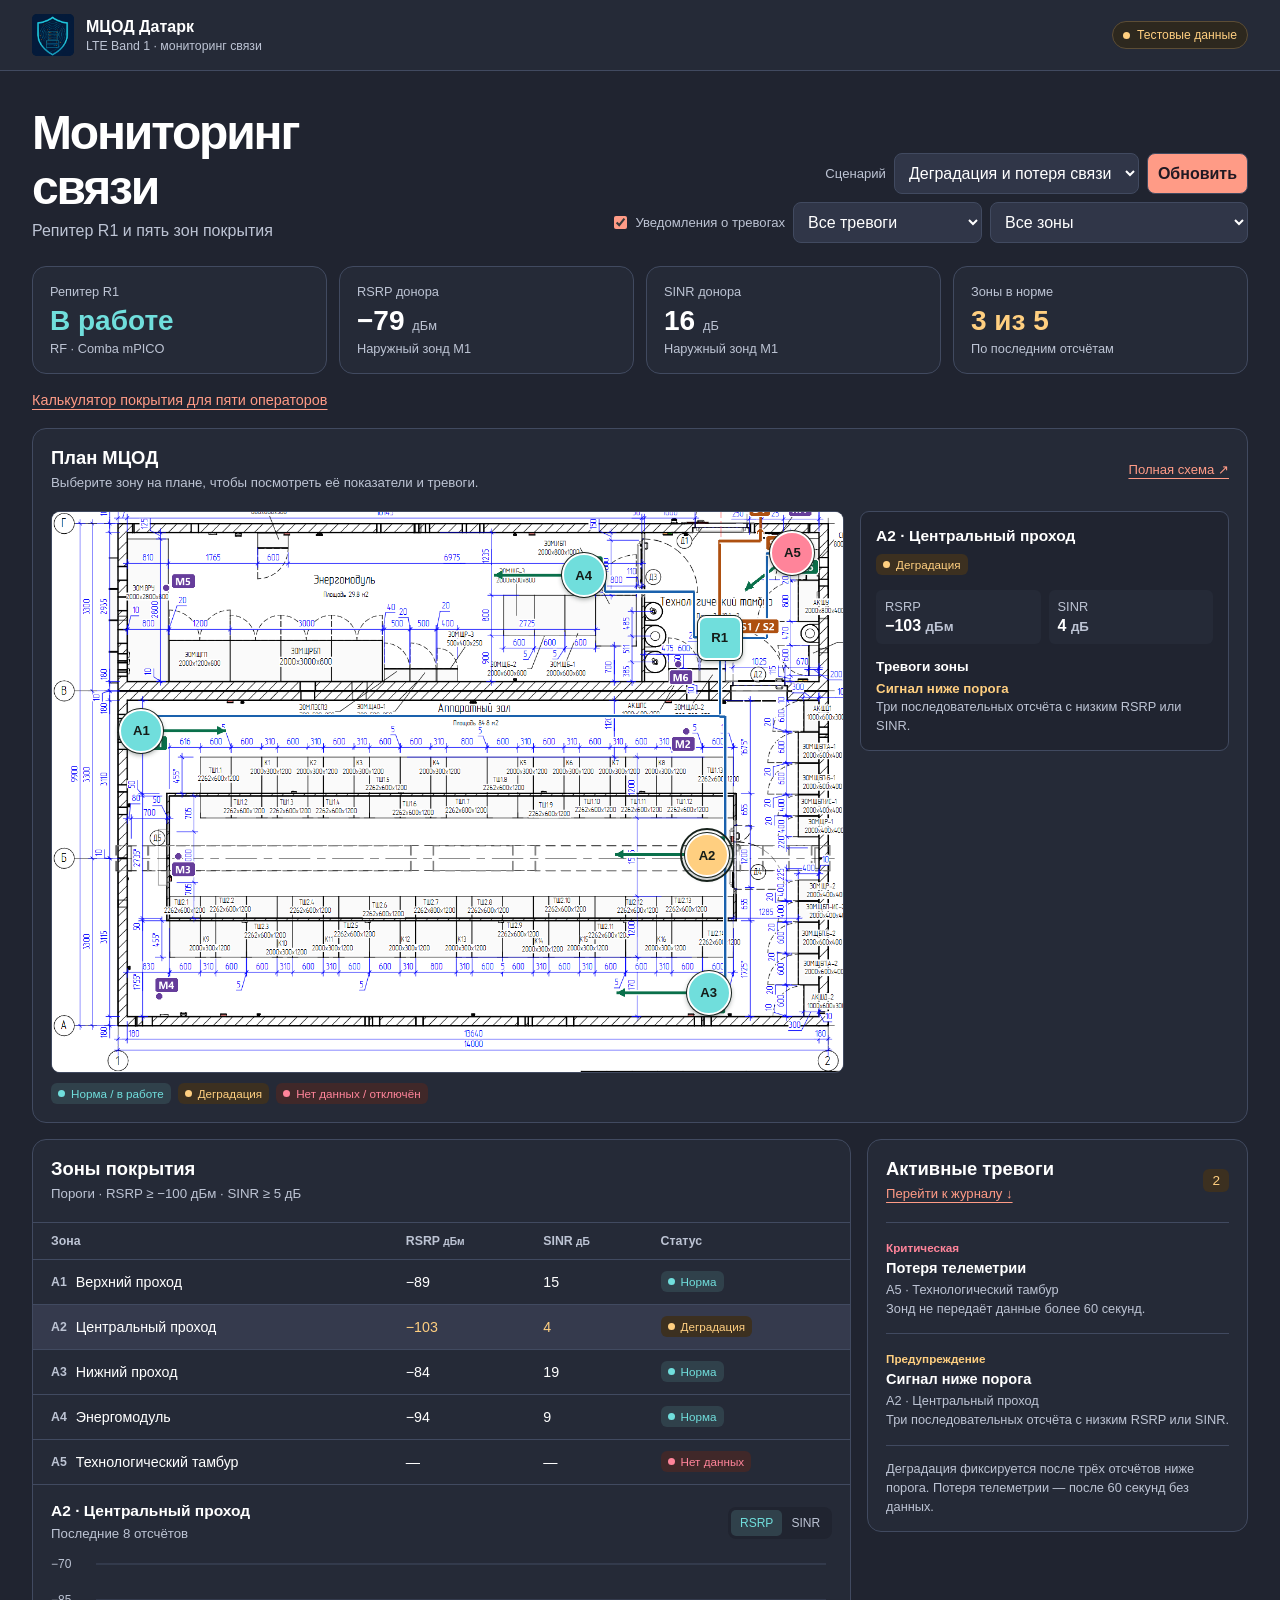
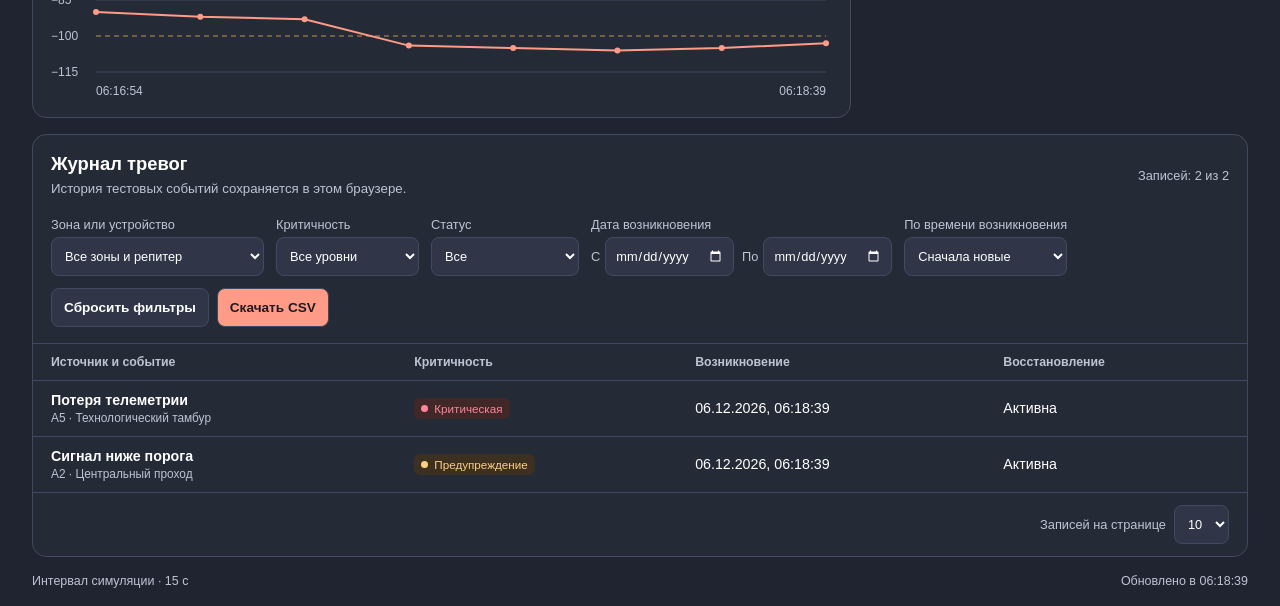
==== monitor/index.html @ 7995430c "Filter monitoring notifications by zone" ====
<!doctype html>
<html lang="ru">
<head>
  <meta charset="utf-8">
  <meta name="viewport" content="width=device-width, initial-scale=1">
  <meta name="theme-color" content="#202430">
  <title>Мониторинг связи · МЦОД Датарк</title>
  <link rel="stylesheet" href="styles.css?v=alarm-severity-1">
  <link rel="stylesheet" href="../assets/toasts.css?v=2">
  <script src="../assets/toasts.js?v=3" defer></script>
  <script src="../assets/site-config.js?v=1" defer></script>
  <script src="telemetry.js?v=4" defer></script>
  <script src="monitor.js?v=alarm-zone-1" defer></script>
</head>
<body>
  <header class="topbar">
    <div class="shell topbar-inner">
      <a class="brand" href="../"><span class="brand-icon"><img src="../assets/datark-logo.png" alt=""></span><div><strong>МЦОД Датарк</strong><span>LTE Band 1 · мониторинг связи</span></div></a>
      <span class="demo"><i></i> Тестовые данные</span>
    </div>
  </header>
  <main class="shell">
    <div class="page-heading">
      <div><h1>Мониторинг связи</h1><p>Репитер R1 и пять зон покрытия</p></div>
      <div class="controls">
        <label for="scenario">Сценарий</label>
        <select id="scenario" disabled>
          <option value="mixed">Деградация и потеря связи</option>
          <option value="normal">Штатная работа</option>
          <option value="offline">Репитер отключён</option>
        </select>
        <button class="refresh" id="refresh" type="button" disabled>Обновить</button>
        <div class="alarm-notification-controls">
          <label class="alarm-notifications">
            <input id="alarm-notifications" type="checkbox" checked>
            Уведомления о тревогах
          </label>
          <select id="alarm-notification-level" aria-label="Критичность уведомлений">
            <option value="all">Все тревоги</option>
            <option value="critical">Только критические</option>
          </select>
          <select id="alarm-notification-zone" aria-label="Зона уведомлений">
            <option value="all">Все зоны</option>
          </select>
        </div>
      </div>
    </div>
    <div class="summary" id="summary" aria-label="Состояние системы"></div>
    <p class="budget-link"><a href="budget.html">Калькулятор покрытия для пяти операторов</a></p>
    <section class="panel floor-panel" aria-labelledby="floor-title">
      <header class="panel-heading">
        <div><h2 id="floor-title">План МЦОД</h2><p>Выберите зону на плане, чтобы посмотреть её показатели и тревоги.</p></div>
        <a href="../docs/mdpc-radio-layout.png" target="_blank" rel="noopener">Полная схема ↗</a>
      </header>
      <div class="floor-grid">
        <div>
          <div class="floor-scroll">
            <div class="floor-map" id="floor-map">
              <img src="../docs/mdpc-radio-layout.png" width="1860" height="1165" alt="План помещений МЦОД и кабельных трасс">
              <span class="map-marker" id="repeater-marker" role="img" style="--x: 84.4%; --y: 22.5%">R1</span>
              <button class="map-marker" type="button" data-zone="A1" style="--x: 11.3%; --y: 39.1%">A1</button>
              <button class="map-marker" type="button" data-zone="A2" style="--x: 82.8%; --y: 61.3%">A2</button>
              <button class="map-marker" type="button" data-zone="A3" style="--x: 83%; --y: 85.9%">A3</button>
              <button class="map-marker" type="button" data-zone="A4" style="--x: 67.2%; --y: 11.4%">A4</button>
              <button class="map-marker" type="button" data-zone="A5" style="--x: 93.6%; --y: 7.4%">A5</button>
            </div>
          </div>
          <div class="map-legend" aria-label="Обозначения статусов">
            <span class="status good"><i aria-hidden="true"></i>Норма / в работе</span>
            <span class="status warning"><i aria-hidden="true"></i>Деградация</span>
            <span class="status critical"><i aria-hidden="true"></i>Нет данных / отключён</span>
          </div>
        </div>
        <section class="zone-details" id="zone-details" aria-labelledby="zone-details-title"></section>
      </div>
    </section>
    <div class="dashboard">
      <section class="panel zones" aria-labelledby="zones-title">
        <header class="panel-heading">
          <div><h2 id="zones-title">Зоны покрытия</h2><p>Пороги · RSRP ≥ −100 дБм · SINR ≥ 5 дБ</p></div>
        </header>
        <div class="table-scroll">
          <table>
            <thead><tr><th scope="col">Зона</th><th scope="col">RSRP <small>дБм</small></th><th scope="col">SINR <small>дБ</small></th><th scope="col">Статус</th></tr></thead>
            <tbody id="zones"></tbody>
          </table>
        </div>
        <section class="trend" aria-labelledby="trend-title">
          <div class="trend-heading">
            <div><h3 id="trend-title"></h3><p>Последние 8 отсчётов</p></div>
            <div class="toggle" role="group" aria-label="Метрика графика">
              <button type="button" data-metric="rsrp" aria-pressed="true">RSRP</button>
              <button type="button" data-metric="sinr" aria-pressed="false">SINR</button>
            </div>
          </div>
          <div class="chart" id="chart"></div>
        </section>
      </section>
      <section class="panel alarms" aria-labelledby="alarms-title">
        <header class="panel-heading"><div><h2 id="alarms-title">Активные тревоги</h2><p><a href="#alarm-history">Перейти к журналу ↓</a></p></div><span class="alarm-count" id="alarm-count"></span></header>
        <ul id="alarms"></ul>
        <p class="alarm-rule">Деградация фиксируется после трёх отсчётов ниже порога. Потеря телеметрии — после 60 секунд без данных.</p>
      </section>
    </div>
    <section class="panel alarm-history" id="alarm-history" aria-labelledby="alarm-history-title">
      <header class="panel-heading">
        <div><h2 id="alarm-history-title">Журнал тревог</h2><p id="history-storage">История тестовых событий сохраняется в этом браузере.</p></div>
        <span class="history-count" id="history-count" aria-live="polite"></span>
      </header>
      <form class="history-filters" id="history-filters" aria-label="Фильтры журнала">
        <label for="history-zone">Зона или устройство
          <select id="history-zone"><option value="">Все зоны и репитер</option></select>
        </label>
        <label for="history-level">Критичность
          <select id="history-level">
            <option value="">Все уровни</option>
            <option value="critical">Критическая</option>
            <option value="warning">Предупреждение</option>
          </select>
        </label>
        <label for="history-status">Статус
          <select id="history-status">
            <option value="">Все</option>
            <option value="active">Активные</option>
            <option value="recovered">Восстановленные</option>
          </select>
        </label>
        <fieldset class="history-period" aria-describedby="history-period-hint">
          <legend>Дата возникновения</legend>
          <div class="history-date-fields">
            <label for="history-from">С
              <input id="history-from" type="date">
            </label>
            <label for="history-to">По
              <input id="history-to" type="date">
            </label>
          </div>
          <p class="sr-only" id="history-period-hint">Обе даты включены. Используется местное время браузера.</p>
        </fieldset>
        <label for="history-sort">По времени возникновения
          <select id="history-sort">
            <option value="newest">Сначала новые</option>
            <option value="oldest">Сначала старые</option>
          </select>
        </label>
        <div class="history-actions">
          <button class="history-reset" id="history-reset" type="button">Сбросить фильтры</button>
          <button class="history-export" id="history-export" type="button" disabled>Скачать CSV</button>
        </div>
      </form>
      <div class="table-scroll history-scroll" role="region" aria-label="Записи журнала тревог" tabindex="0">
        <table>
          <thead><tr><th scope="col">Источник и событие</th><th scope="col">Критичность</th><th scope="col">Возникновение</th><th scope="col">Восстановление</th></tr></thead>
          <tbody id="history-rows"></tbody>
        </table>
      </div>
      <div class="history-page-controls">
        <label for="history-page-size">Записей на странице
          <select id="history-page-size">
            <option value="10">10</option>
            <option value="25">25</option>
            <option value="50">50</option>
          </select>
        </label>
        <nav class="history-pagination" id="history-pagination" aria-label="Страницы журнала тревог" hidden>
          <button id="history-prev" type="button" aria-label="Предыдущая страница" disabled>Назад</button>
          <span id="history-page" role="status"></span>
          <button id="history-next" type="button" aria-label="Следующая страница" disabled>Вперёд</button>
        </nav>
      </div>
    </section>
    <footer><span>Интервал симуляции · 15 с</span><time id="updated"></time></footer>
    <p class="sr-only" id="announcement" role="status"></p>
  </main>
</body>
</html>
---- monitor/styles.css ----
:root {
  color-scheme: dark;
  font-family: Inter, "Segoe UI", sans-serif;
  background: #202430;
  color: #ffffff;
  --panel: #252a37;
  --line: #414a60;
  --muted: #bdc4d4;
  --accent: #ff9b86;
  --green: #70dedc;
  --amber: #ffcf80;
  --red: #ff849a;
}
* { box-sizing: border-box; }
body { margin: 0; }
button, select { font: inherit; }
button, select, a { -webkit-tap-highlight-color: transparent; }
button, select { cursor: pointer; }
a { color: var(--accent); text-underline-offset: 4px; }
a:hover { color: #ffd0c5; }
:focus-visible { outline: 2px solid var(--accent); outline-offset: 3px; }
.shell { width: min(100% - 64px, 1360px); margin-inline: auto; }
.topbar { border-bottom: 1px solid var(--line); background: #252a37; }
.topbar-inner, .page-heading, .panel-heading, .trend-heading, footer {
  display: flex;
  align-items: center;
  justify-content: space-between;
  gap: 16px;
}
.topbar-inner { min-height: 70px; }
.brand { display: flex; align-items: center; gap: 12px; }
.brand-icon {
  display: block; position: relative; overflow: hidden; flex: none;
  width: 42px; height: 42px; border-radius: 5px; background: #071a35;
}
.brand-icon img { position: absolute; width: 142%; max-width: none; left: -21%; top: -1%; }
.brand { color: inherit; text-decoration: none; }
.brand:hover { color: inherit; }
.brand strong, .brand div > span { display: block; }
.brand div > span, p, footer, small { color: var(--muted); }
.brand div > span { margin-top: 3px; font-size: .77rem; }
.demo {
  display: flex; align-items: center; gap: 7px; white-space: nowrap;
  color: var(--amber); border: 1px solid #5c4d35; border-radius: 999px;
  background: #2d281e; padding: 6px 10px; font-size: .76rem;
}
.demo i, .status i { width: 7px; height: 7px; border-radius: 50%; background: currentColor; }
.page-heading { margin: 34px 0 23px; align-items: end; }
h1, h2, h3, p { margin: 0; }
h1 { font-size: clamp(1.8rem, 4vw, 3rem); font-weight: 650; letter-spacing: -.045em; }
h2 { font-size: 1.15rem; }
h3 { font-size: .97rem; }
p { line-height: 1.5; }
.page-heading p, .panel-heading p, .trend-heading p { margin-top: 4px; }
.panel-heading p, .trend-heading p { font-size: .83rem; }
.controls, .alarm-notification-controls {
  display: flex; flex-wrap: wrap; gap: 8px; align-items: center;
}
.controls { justify-content: flex-end; }
.controls label { color: var(--muted); font-size: .82rem; }
.controls .alarm-notifications {
  display: inline-flex; align-items: center; gap: 8px; min-height: 41px; cursor: pointer;
}
.alarm-notifications input { margin: 0; accent-color: var(--accent); cursor: pointer; }
.controls select, .refresh {
  min-height: 41px; border: 1px solid var(--line); border-radius: 8px; padding: 7px 10px;
}
.controls select { background: #303648; color: inherit; }
.controls select:disabled { opacity: .6; cursor: default; }
.refresh { color: #211923; background: var(--accent); font-weight: 700; }
.refresh:hover { background: #ffc1af; }
.summary { display: grid; grid-template-columns: repeat(4, minmax(0, 1fr)); gap: 12px; margin-bottom: 16px; }
.budget-link { margin-bottom: 16px; font-size: .9rem; }
.tile, .panel { border: 1px solid var(--line); background: var(--panel); border-radius: 14px; }
.tile { min-width: 0; padding: 17px; }
.tile > span, .tile > small { display: block; font-size: .8rem; color: var(--muted); }
.tile strong { display: block; margin: 6px 0 4px; font-size: clamp(1.2rem, 2.2vw, 1.75rem); font-weight: 650; }
.tile strong small { font-size: .8rem; font-weight: 500; }
.dashboard { display: grid; grid-template-columns: minmax(0, 2.15fr) minmax(270px, 1fr); gap: 16px; align-items: start; }
.panel { min-width: 0; }
.panel-heading { padding: 18px; min-height: 76px; }
.panel-heading a { flex: none; font-size: .82rem; }
.floor-panel { margin-bottom: 16px; }
.floor-grid {
  display: grid; grid-template-columns: minmax(0, 2.15fr) minmax(270px, 1fr);
  gap: 16px; padding: 0 18px 18px; align-items: start;
}
.floor-grid > div { min-width: 0; }
.floor-scroll { overflow: auto; border: 1px solid var(--line); border-radius: 9px; }
.floor-map {
  position: relative; aspect-ratio: 1368 / 969; overflow: hidden;
  background: #fff;
}
.floor-map img {
  /* Display the drawing region (24, 130)–(1392, 1099) of the full layout. */
  position: absolute; width: 135.965%; height: auto; left: -1.754%; top: -13.416%;
  pointer-events: none;
}
.map-marker {
  position: absolute; left: var(--x); top: var(--y); transform: translate(-50%, -50%);
  display: grid; place-items: center; min-width: 44px; min-height: 44px;
  padding: 4px; border: 2px solid #fff; border-radius: 50%;
  background: #dce6e0; color: #151c18; font-size: .82rem; font-weight: 750;
  box-shadow: 0 0 0 1px #15201b, 0 2px 5px #15201b70;
}
.map-marker[data-status="good"] { background: var(--green); }
.map-marker[data-status="warning"] { background: var(--amber); }
.map-marker[data-status="critical"] { background: var(--red); }
.map-marker[aria-pressed="true"], .map-marker:focus-visible {
  outline: 2px solid #17221c; outline-offset: 3px; z-index: 1;
}
button.map-marker:hover { filter: brightness(1.12); }
#repeater-marker { border-radius: 8px; }
.map-legend { display: flex; flex-wrap: wrap; gap: 7px; margin-top: 10px; }
.zone-details { padding: 15px; background: #202430; border: 1px solid var(--line); border-radius: 9px; }
.zone-details > .status { margin-top: 9px; }
.zone-details dl { display: grid; grid-template-columns: 1fr 1fr; gap: 8px; margin: 15px 0; }
.zone-details dl div { padding: 9px; background: var(--panel); border-radius: 6px; }
.zone-details dt, .zone-details p { color: var(--muted); font-size: .8rem; }
.zone-details dd { margin: 3px 0 0; font-weight: 650; }
.zone-details h4 { margin: 0 0 5px; font-size: .85rem; }
.zone-details ul { margin: 0; padding: 0; list-style: none; }
.zone-details li strong { font-size: .83rem; }
.table-scroll { overflow: auto; }
table { width: 100%; text-align: left; border-collapse: collapse; font-size: .89rem; }
th, td { padding: 11px 12px; border-top: 1px solid var(--line); }
th:first-child, td:first-child { padding-left: 18px; }
th:last-child, td:last-child { padding-right: 18px; }
th { color: var(--muted); font-size: .77rem; font-weight: 600; white-space: nowrap; }
td { font-variant-numeric: tabular-nums; }
td:nth-child(n+2) { white-space: nowrap; }
tr.selected { background: #353a4d; }
.zone-button {
  display: inline-flex; align-items: center; gap: 9px; text-align: left;
  border: 0; color: inherit; background: transparent; padding: 3px 0; border-radius: 3px;
}
.zone-button:hover { color: var(--green); }
.zone-button b { color: var(--muted); font-size: .77rem; }
.status {
  display: inline-flex; align-items: center; gap: 6px;
  padding: 4px 7px; border-radius: 6px; background: #30414b; font-size: .73rem;
}
.good { color: var(--green); }
.warning { color: var(--amber); }
.critical { color: var(--red); }
.status.warning { background: #3c3020; }
.status.critical { background: #402829; }
.trend { padding: 17px 18px 13px; border-top: 1px solid var(--line); }
.toggle { display: flex; background: #202430; padding: 3px; border-radius: 8px; }
.toggle button {
  color: var(--muted); background: transparent; border: 0; border-radius: 5px; padding: 6px 9px; font-size: .75rem;
}
.toggle button[aria-pressed="true"] { color: var(--green); background: #30414b; }
.chart { margin-top: 8px; overflow: auto; }
.chart svg { display: block; width: 100%; min-width: 290px; height: 152px; }
.chart text { fill: var(--muted); font-family: inherit; font-size: 12px; }
.chart-empty { display: grid; min-height: 152px; place-items: center; text-align: center; }
.alarm-count { color: var(--amber); background: #3c3020; padding: 4px 9px; border-radius: 6px; font-size: .85rem; }
.alarms ul { list-style: none; margin: 0; padding: 0 18px; }
.alarms li { padding: 15px 0; border-top: 1px solid var(--line); }
.alarms li strong { display: block; margin: 4px 0; font-size: .91rem; }
.alarms li p, .alarm-rule { font-size: .8rem; }
.alarms li .severity { font-size: .73rem; font-weight: 650; }
.alarm-rule { border-top: 1px solid var(--line); margin: 0 18px; padding: 13px 0 15px; }
.alarm-history { margin-top: 16px; }
.history-count { color: var(--muted); font-size: .8rem; white-space: nowrap; }
.history-filters { display: flex; flex-wrap: wrap; align-items: end; gap: 12px; padding: 0 18px 16px; }
.history-filters label { display: grid; gap: 5px; font-size: .8rem; color: var(--muted); }
.history-filters select, .history-filters input, .history-page-controls select {
  min-height: 39px; max-width: 100%; padding: 6px 9px;
  background: #303648; color: #ffffff; border: 1px solid var(--line); border-radius: 8px; font: inherit;
}
.history-period { min-width: 0; margin: 0; padding: 0; border: 0; }
.history-period legend { padding: 0; margin-bottom: 5px; font-size: .8rem; color: var(--muted); }
.history-date-fields { display: flex; flex-wrap: wrap; gap: 8px; }
.history-date-fields label { display: flex; align-items: center; }
.history-date-fields input[aria-invalid="true"] { border-color: var(--red); }
.history-actions { display: flex; flex-wrap: wrap; gap: 8px; }
.history-actions button, .history-pagination button {
  min-height: 39px; padding: 6px 12px;
  border: 1px solid var(--line); border-radius: 8px; font-weight: 650; font-size: .85rem;
}
.history-reset { background: #303648; color: inherit; }
.history-reset:hover { background: #414b61; }
.history-export { background: var(--accent); color: #211923; }
.history-export:hover:enabled { background: #ffc1af; }
.history-export:disabled { cursor: default; background: #303648; color: var(--muted); border-color: var(--line); }
.history-page-controls {
  display: flex; flex-wrap: wrap; align-items: center; justify-content: flex-end;
  gap: 10px; padding: 12px 18px; border-top: 1px solid var(--line);
}
.history-page-controls label { display: flex; align-items: center; gap: 8px; color: var(--muted); font-size: .8rem; }
.history-pagination { display: flex; flex-wrap: wrap; align-items: center; gap: 10px; }
.history-pagination[hidden] { display: none; }
.history-pagination button { background: #303648; color: inherit; }
.history-pagination button:hover:enabled { background: #414b61; }
.history-pagination button:disabled { opacity: .55; cursor: default; }
.history-pagination span { color: var(--muted); font-size: .8rem; }
.history-scroll { border-radius: 0 0 14px 14px; }
.history-scroll:focus-visible { outline-offset: -2px; }
.alarm-history th, .alarm-history td { white-space: normal; }
.alarm-history td:first-child small { display: block; margin-top: 3px; }
.alarm-history time { font-variant-numeric: tabular-nums; }
.alarm-history .history-empty { text-align: center; color: var(--muted); padding: 22px 12px; }
footer { padding: 17px 0; font-size: .78rem; }
.sr-only { position: absolute; width: 1px; height: 1px; overflow: hidden; clip-path: inset(50%); }
@media (max-width: 980px) {
  .shell { width: calc(100% - 36px); }
  .dashboard, .floor-grid { grid-template-columns: 1fr; }
  .page-heading { align-items: start; flex-direction: column; }
  .controls { justify-content: flex-start; }
}
@media (max-width: 600px) {
  .shell { width: calc(100% - 24px); }
  .topbar-inner { min-height: 60px; gap: 8px; }
  .brand { gap: 7px; }
  .brand-icon { width: 30px; height: 30px; }
  .brand strong { font-size: .88rem; }
  .brand div > span { font-size: .65rem; }
  .demo { font-size: .65rem; padding: 5px 6px; }
  .page-heading { margin-top: 23px; }
  .controls label[for="scenario"] { width: 100%; }
  .controls select { min-width: 0; max-width: 100%; }
  .summary { grid-template-columns: 1fr 1fr; gap: 8px; }
  .tile { padding: 12px; }
  .panel-heading, .trend { padding-inline: 12px; }
  .floor-grid { padding-inline: 12px; }
  .history-filters { padding-inline: 12px; gap: 8px; }
  .alarm-history table { min-width: 510px; }
  .map-marker { min-width: 32px; min-height: 32px; font-size: .7rem; }
  th, td { padding-inline: 6px; }
  th:first-child, td:first-child { padding-left: 12px; }
  th:last-child, td:last-child { padding-right: 12px; }
  .zone-button { gap: 4px; font-size: .76rem; }
  .status { gap: 4px; padding: 3px 4px; font-size: .66rem; }
}
---- assets/toasts.css ----
.toast-region {
  position: fixed;
  z-index: 10;
  inset: auto 16px 16px auto;
  width: min(370px, calc(100% - 32px));
  pointer-events: none;
}
.toast-notice {
  display: flex;
  align-items: center;
  gap: 12px;
  padding: 10px 12px 10px 14px;
  border: 1px solid #4e586e;
  border-inline-start: 4px solid #ff9b86;
  border-radius: 8px;
  background: #252a37;
  color: #fff;
  box-shadow: 0 4px 16px #0006;
  font-size: .9rem;
  pointer-events: auto;
}
.toast-notice[hidden] { display: none; }
.toast-notice[data-tone="error"] { border-inline-start-color: #ff849a; }
.toast-notice[data-tone="alarm"] {
  align-items: start;
  border-inline-start-color: #ffce70;
}
.toast-notice[data-tone="alarm"] span {
  white-space: pre-line;
  max-height: 58vh;
  overflow: auto;
}
.toast-notice button {
  margin-inline-start: auto;
  background: transparent;
  color: inherit;
  border: 1px solid transparent;
  border-radius: 4px;
  min-width: 32px;
  min-height: 32px;
  font-size: 1.2rem;
}
.toast-notice button:hover { border-color: #aeb8ce; }
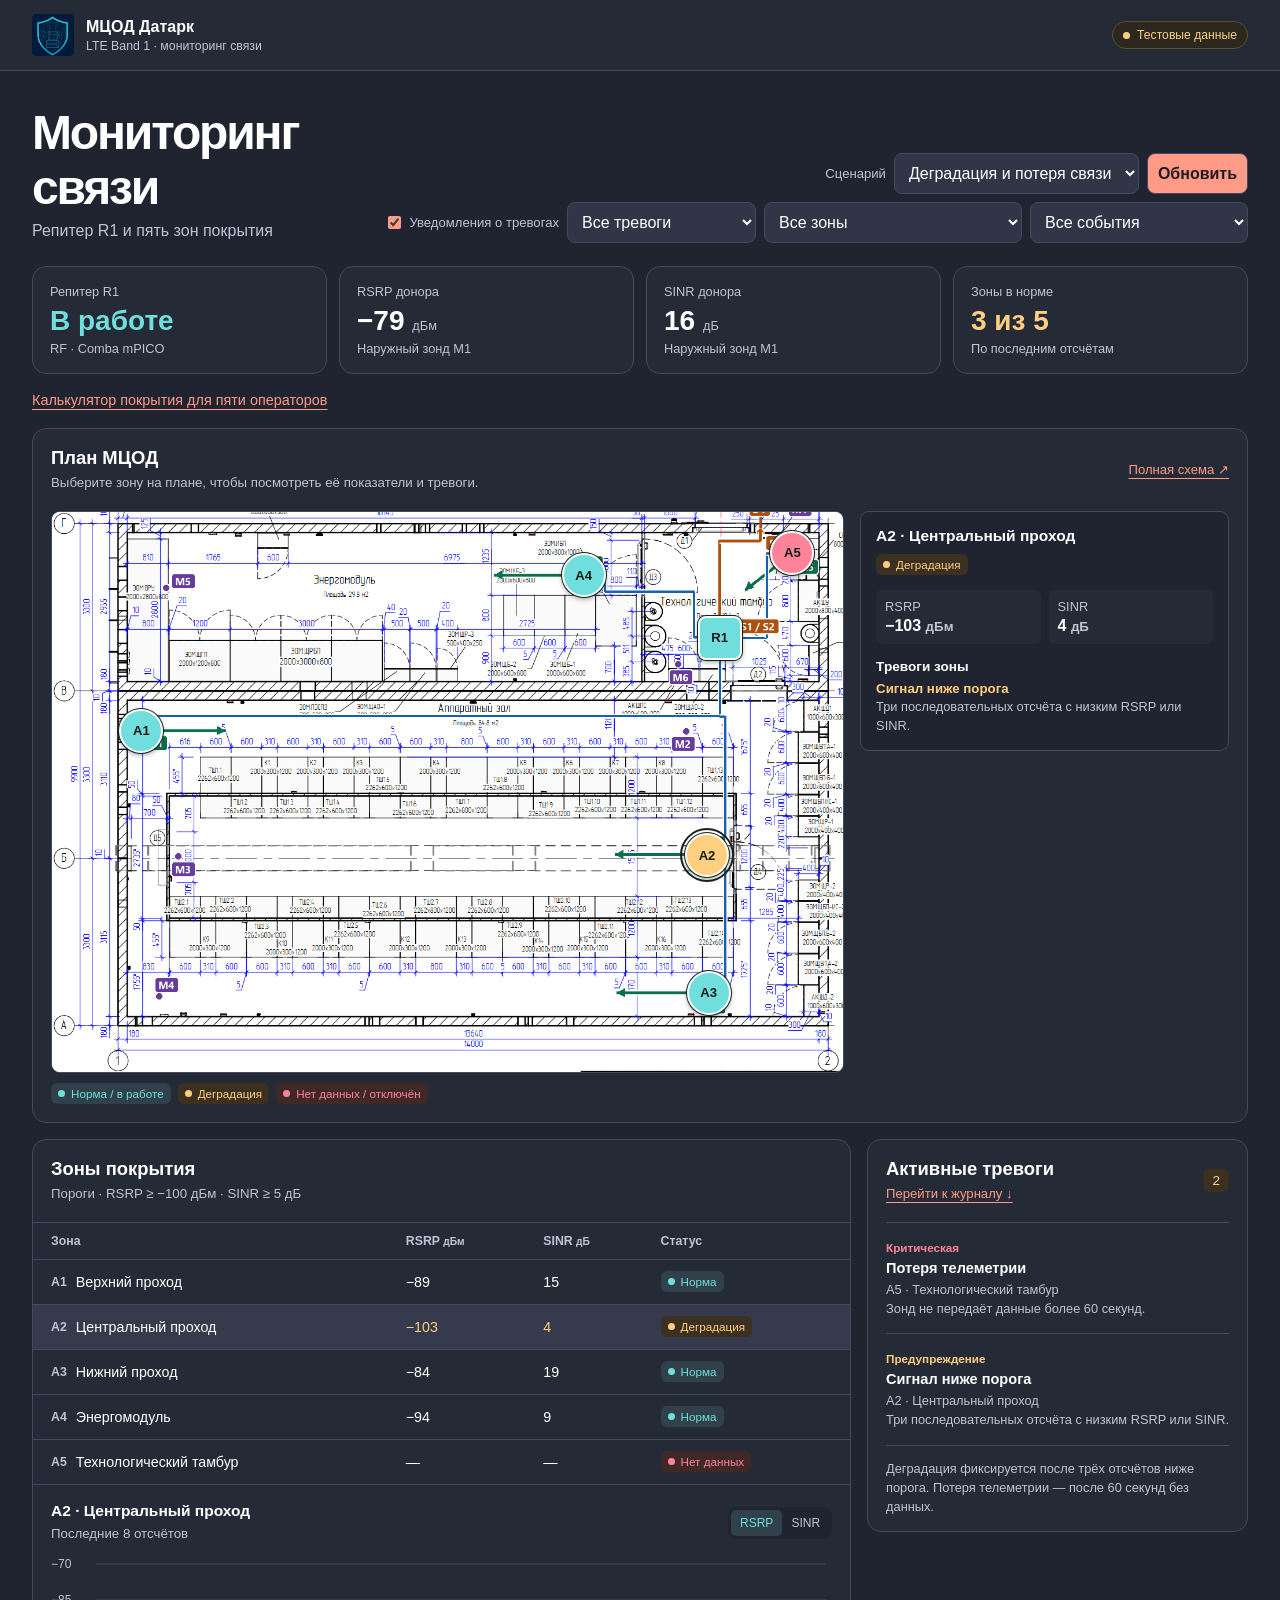
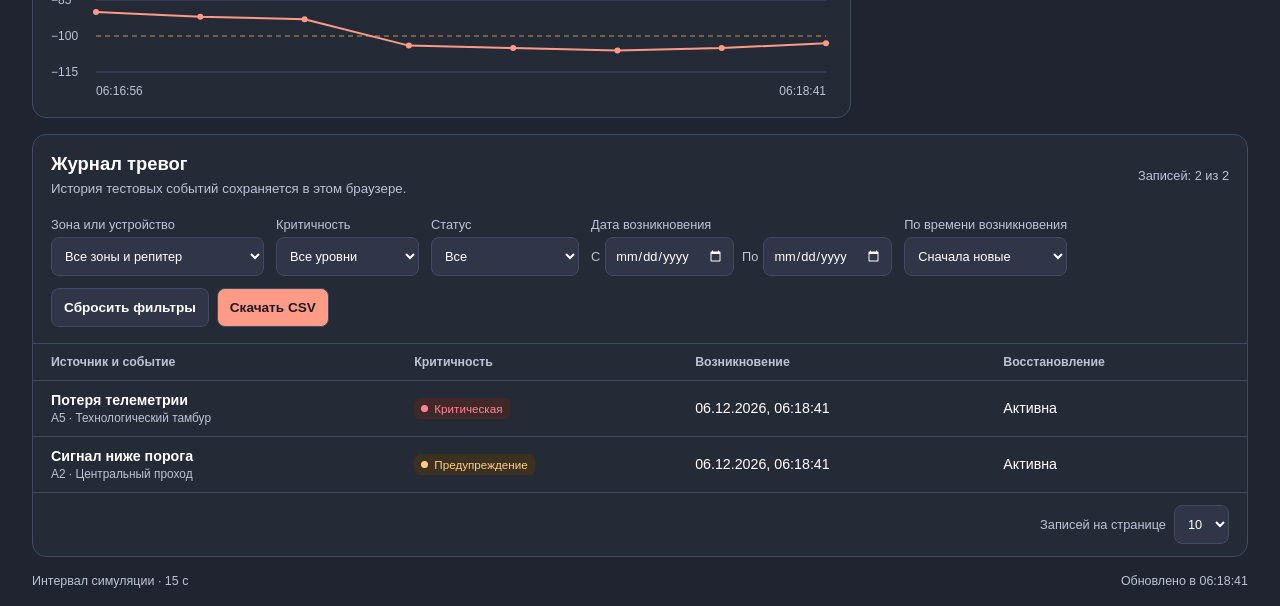
==== commit 8efd125c: "Filter monitoring notifications by event type" ====
--- a/monitor/index.html
+++ b/monitor/index.html
@@ -10,7 +10,7 @@
   <script src="../assets/toasts.js?v=3" defer></script>
   <script src="../assets/site-config.js?v=1" defer></script>
   <script src="telemetry.js?v=4" defer></script>
-  <script src="monitor.js?v=alarm-zone-1" defer></script>
+  <script src="monitor.js?v=alarm-event-1" defer></script>
 </head>
 <body>
   <header class="topbar">
@@ -41,6 +41,11 @@
           </select>
           <select id="alarm-notification-zone" aria-label="Зона уведомлений">
             <option value="all">Все зоны</option>
+          </select>
+          <select id="alarm-notification-event" aria-label="Тип события уведомлений">
+            <option value="all">Все события</option>
+            <option value="new">Только новые тревоги</option>
+            <option value="recovered">Только восстановления</option>
           </select>
         </div>
       </div>
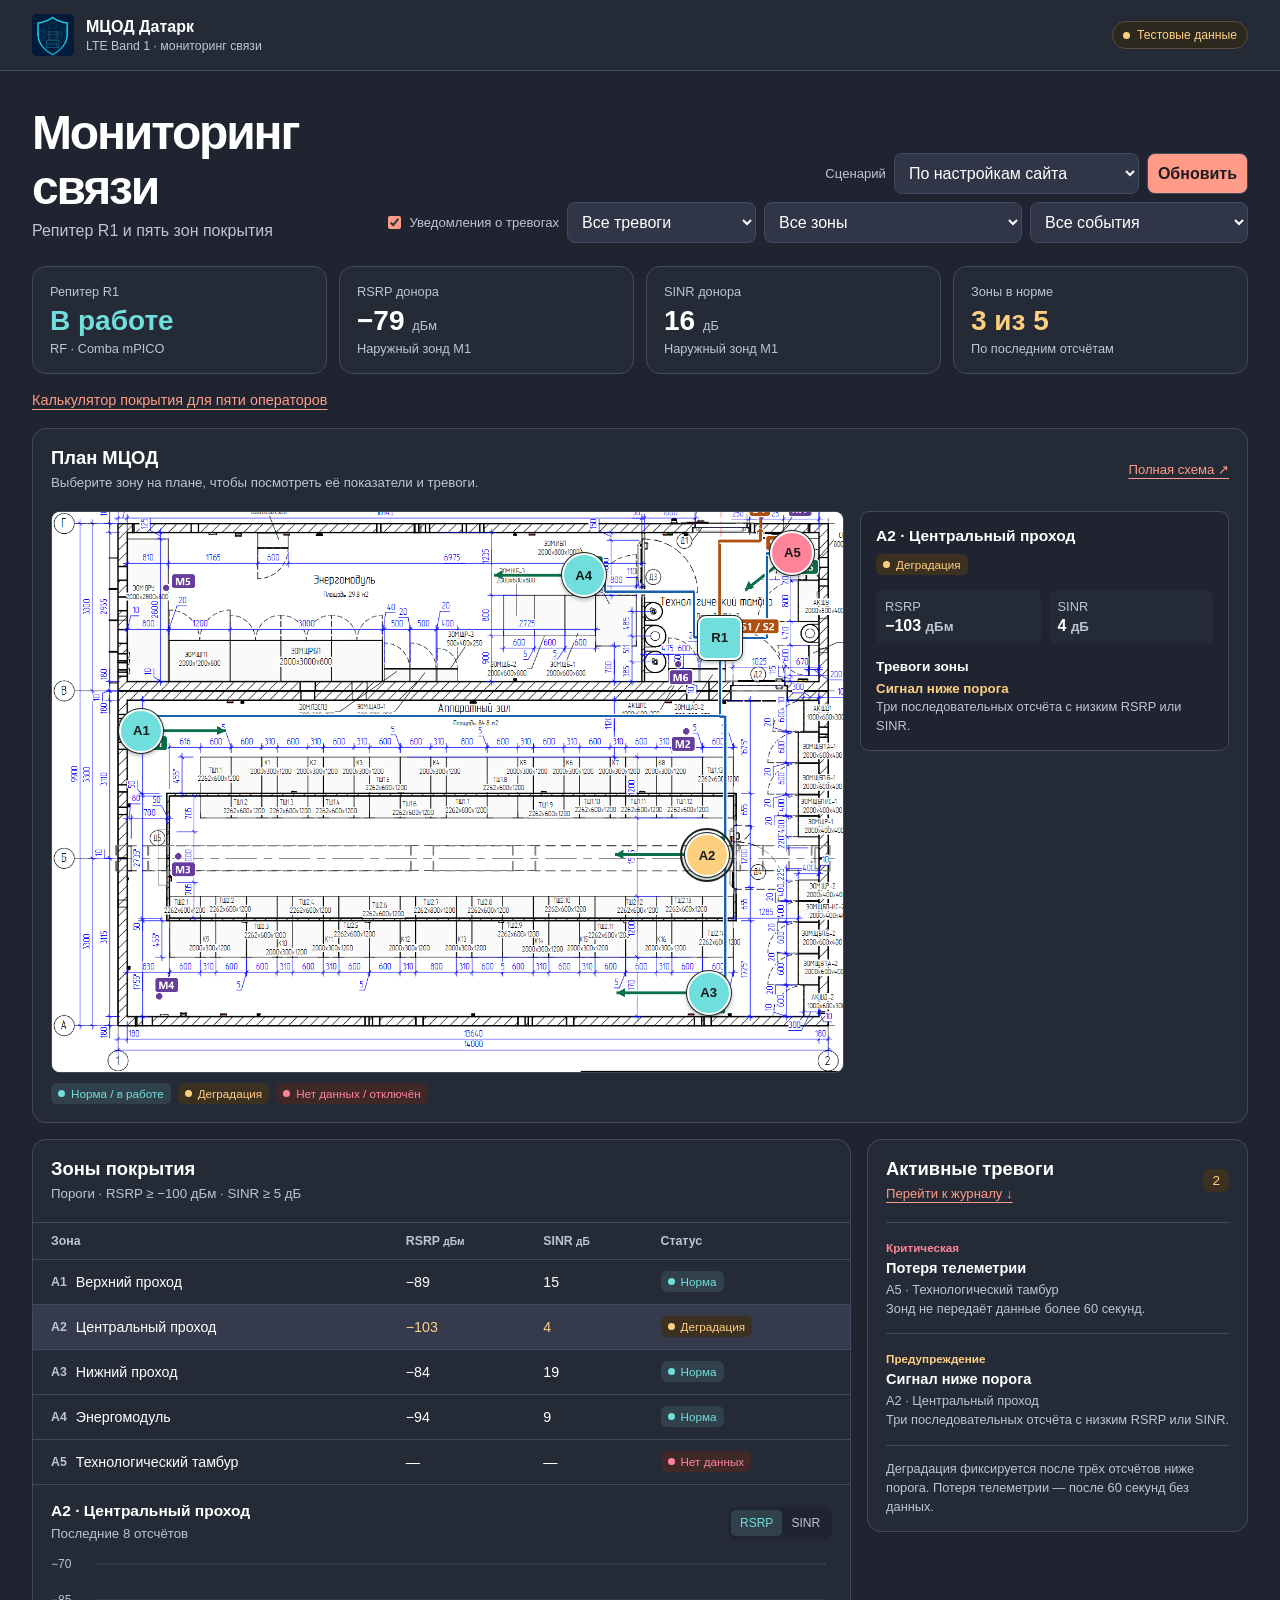
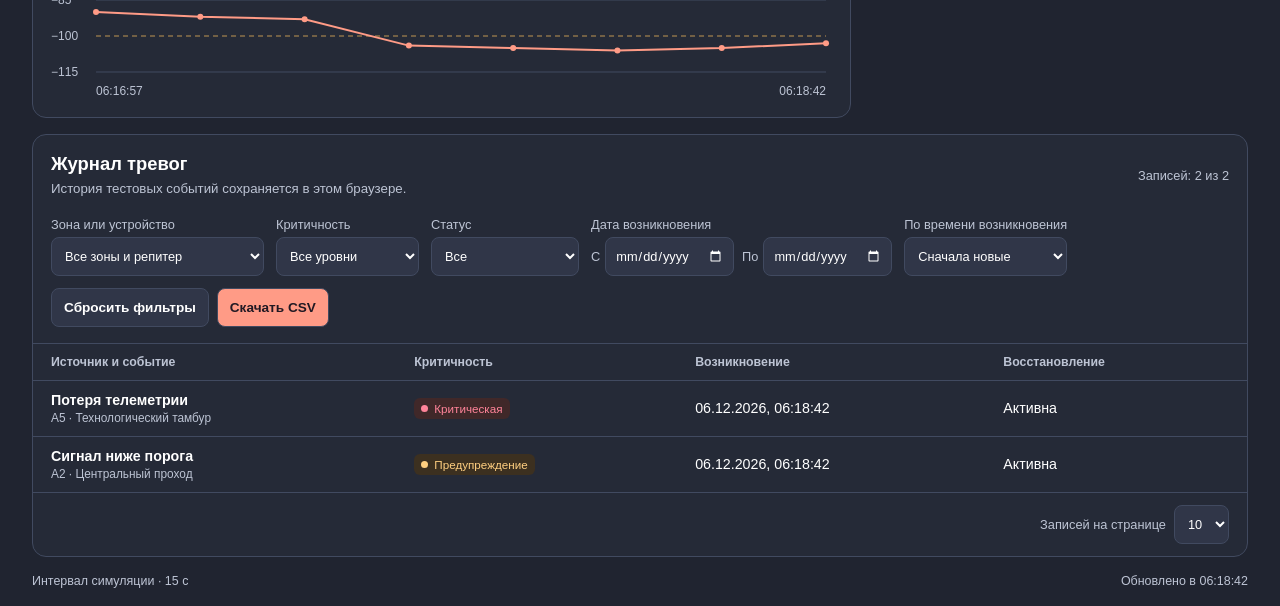
==== commit f2fc135a: "Refresh site settings from the backend on open pages" ====
--- a/monitor/index.html
+++ b/monitor/index.html
@@ -8,9 +8,9 @@
   <link rel="stylesheet" href="styles.css?v=alarm-severity-1">
   <link rel="stylesheet" href="../assets/toasts.css?v=2">
   <script src="../assets/toasts.js?v=3" defer></script>
-  <script src="../assets/site-config.js?v=1" defer></script>
-  <script src="telemetry.js?v=4" defer></script>
-  <script src="monitor.js?v=alarm-event-1" defer></script>
+  <script src="../assets/site-config.js?v=2" defer></script>
+  <script src="telemetry.js?v=5" defer></script>
+  <script src="monitor.js?v=site-settings-1" defer></script>
 </head>
 <body>
   <header class="topbar">
@@ -25,6 +25,7 @@
       <div class="controls">
         <label for="scenario">Сценарий</label>
         <select id="scenario" disabled>
+          <option value="server">По настройкам сайта</option>
           <option value="mixed">Деградация и потеря связи</option>
           <option value="normal">Штатная работа</option>
           <option value="offline">Репитер отключён</option>
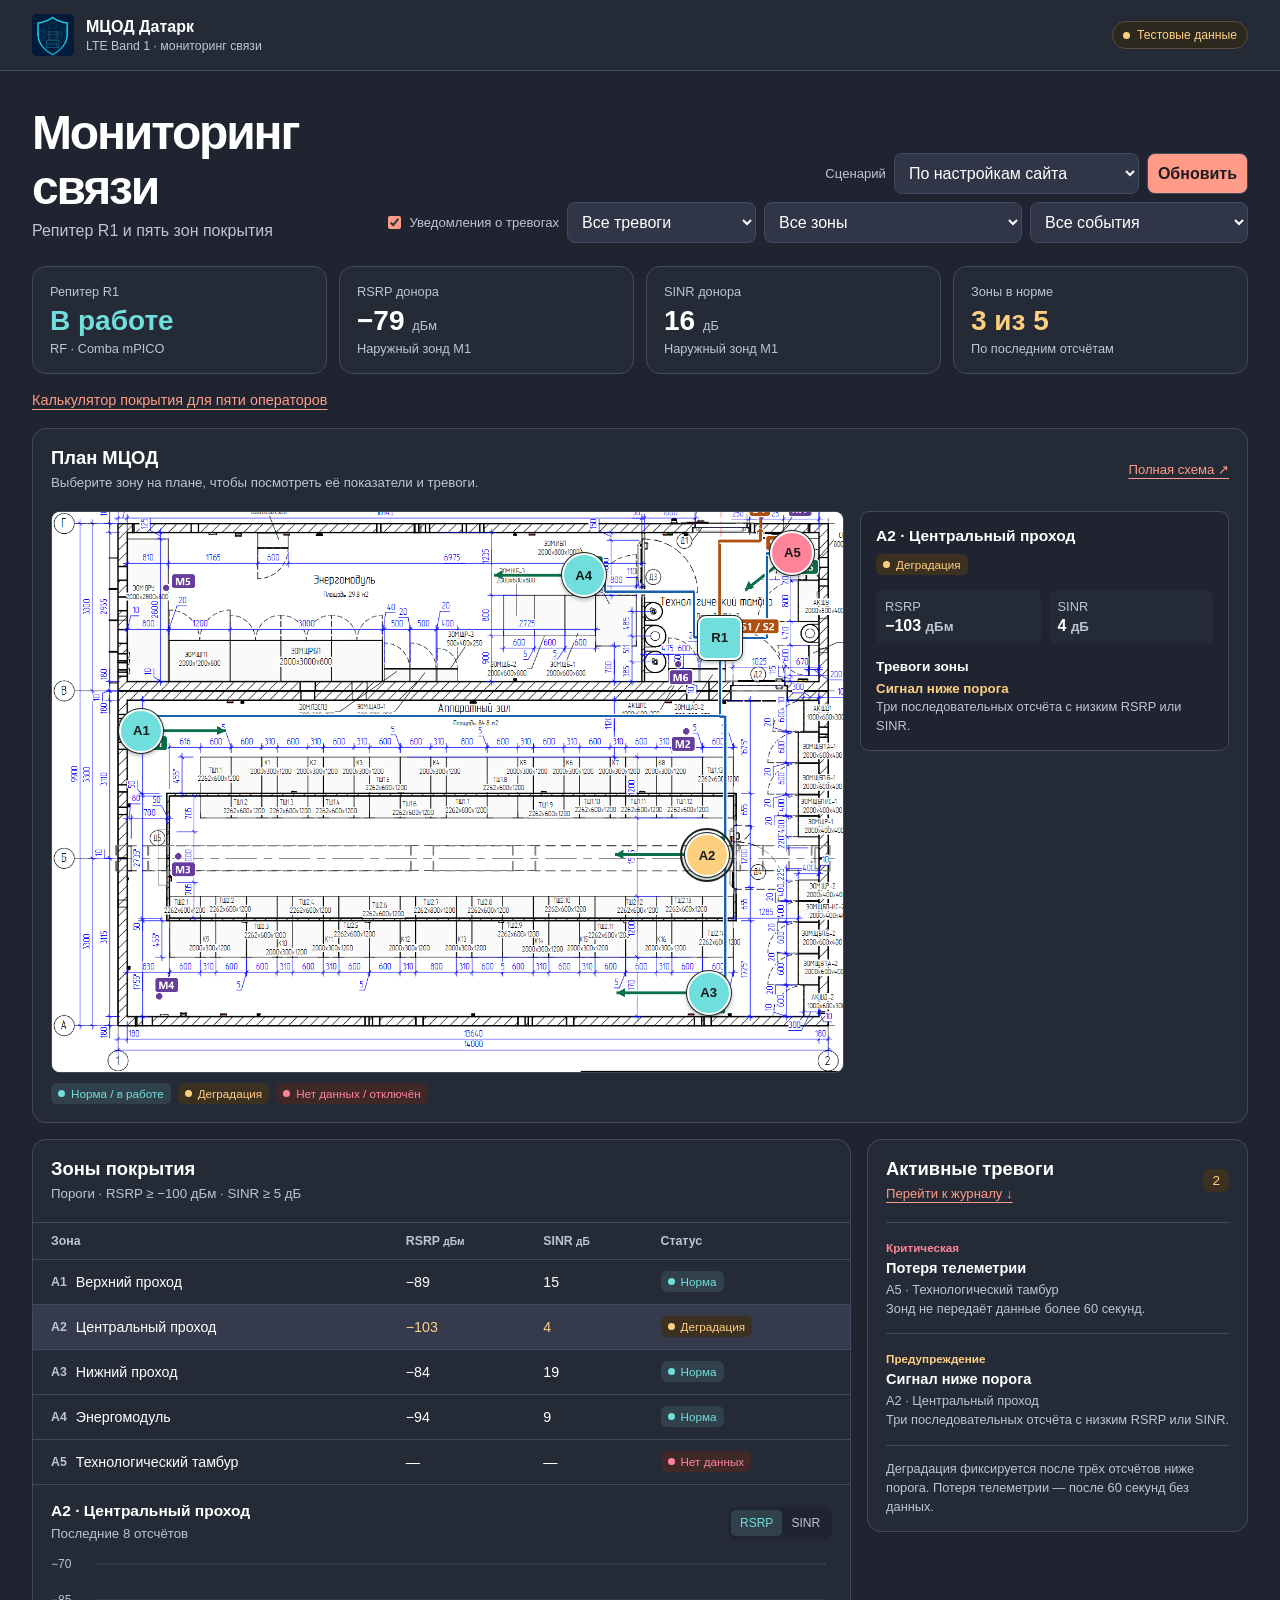
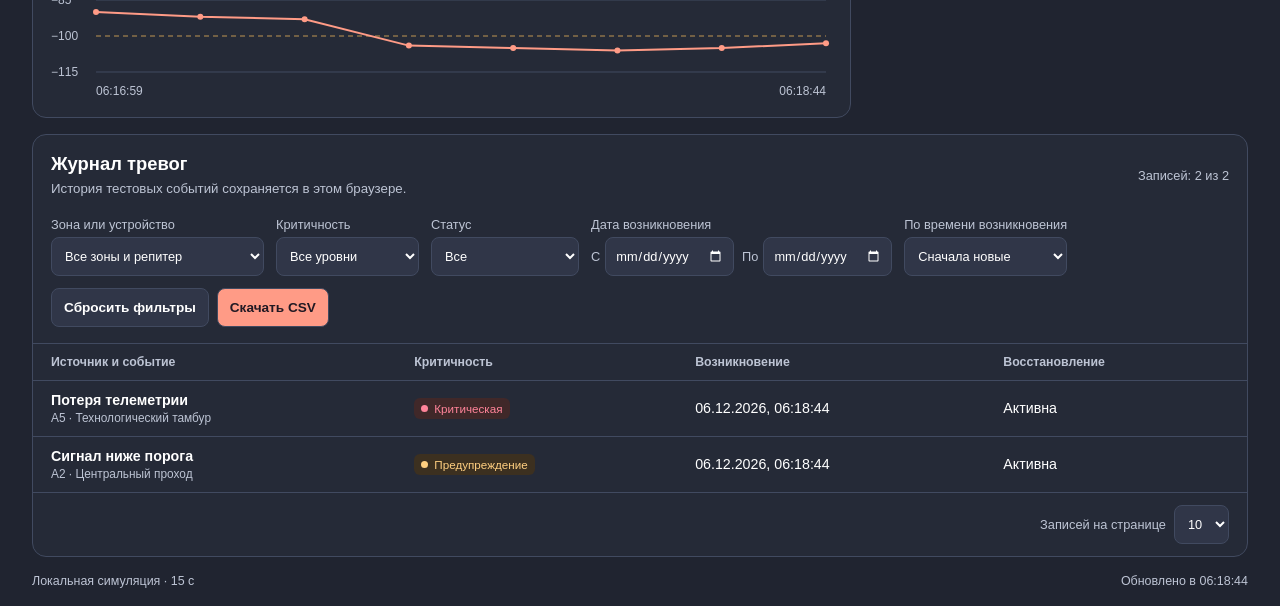
==== commit 5324455b: "Serve test telemetry through the monitoring API" ====
--- a/monitor/index.html
+++ b/monitor/index.html
@@ -9,8 +9,9 @@
   <link rel="stylesheet" href="../assets/toasts.css?v=2">
   <script src="../assets/toasts.js?v=3" defer></script>
   <script src="../assets/site-config.js?v=2" defer></script>
-  <script src="telemetry.js?v=5" defer></script>
-  <script src="monitor.js?v=site-settings-1" defer></script>
+  <!-- SERVER_TELEMETRY -->
+  <script src="telemetry.js?v=6" defer></script>
+  <script src="monitor.js?v=server-telemetry-1" defer></script>
 </head>
 <body>
   <header class="topbar">
@@ -175,7 +176,7 @@
         </nav>
       </div>
     </section>
-    <footer><span>Интервал симуляции · 15 с</span><time id="updated"></time></footer>
+    <footer><span id="telemetry-source">Локальная симуляция · 15 с</span><time id="updated"></time></footer>
     <p class="sr-only" id="announcement" role="status"></p>
   </main>
 </body>
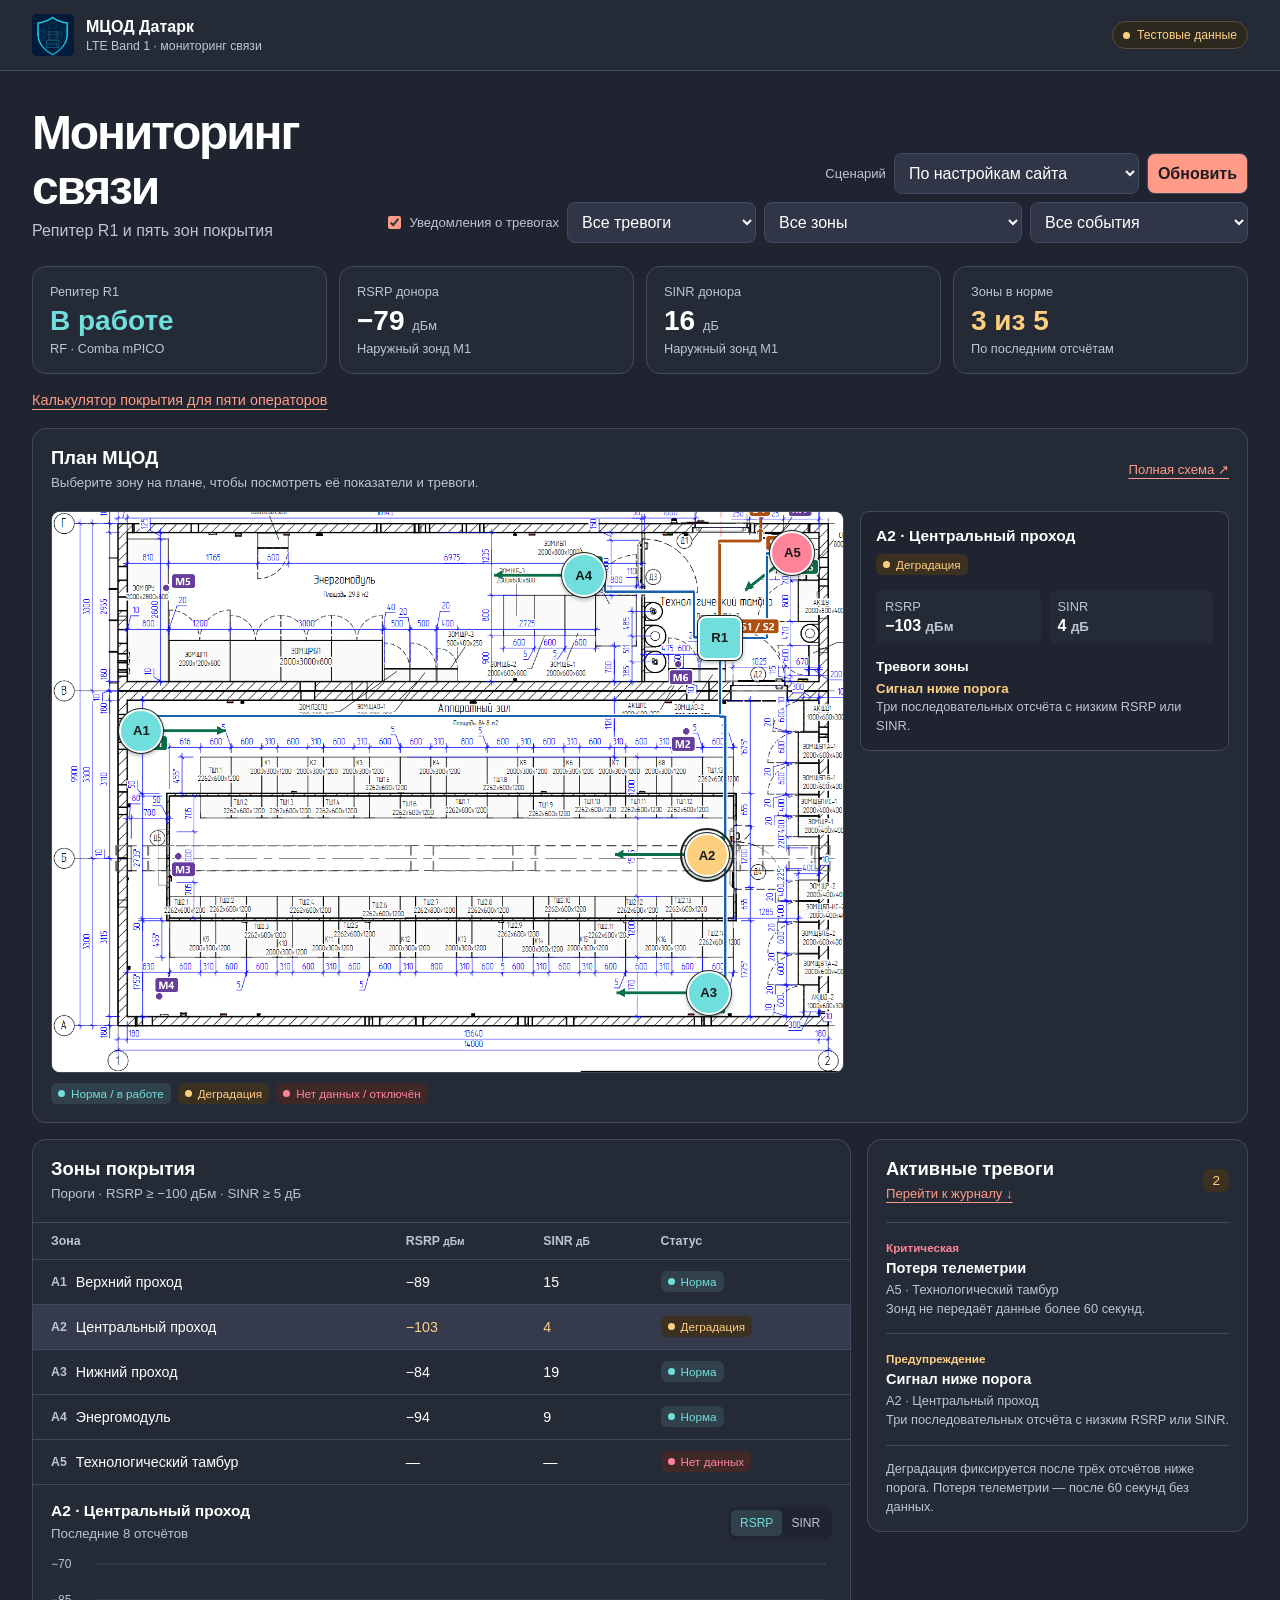
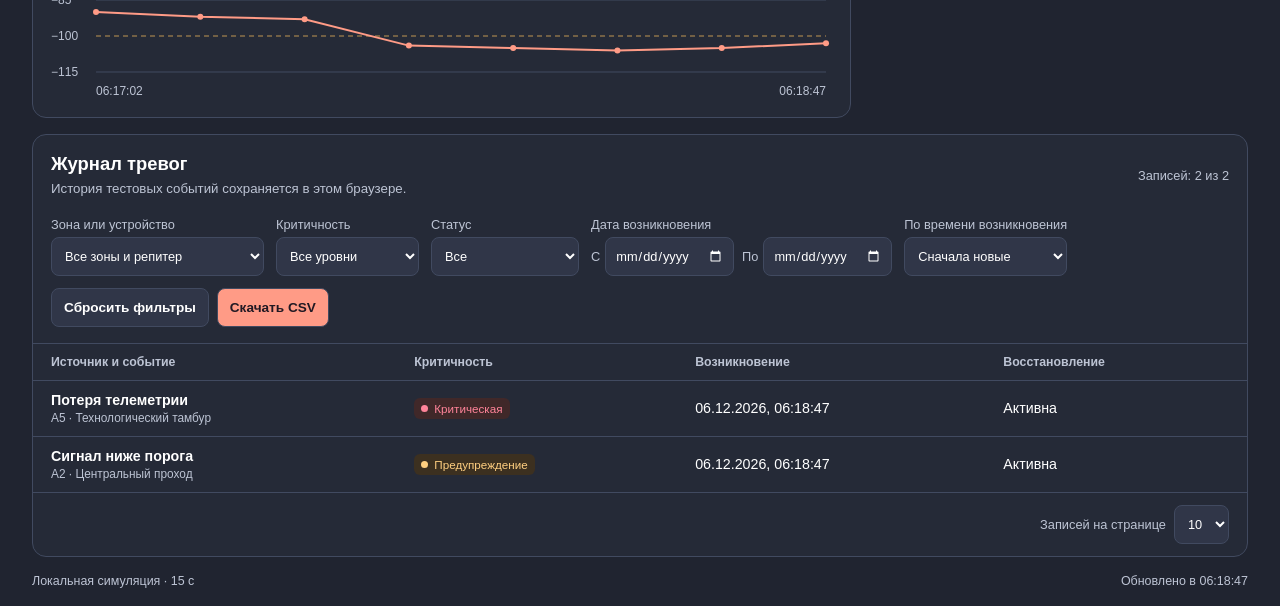
==== commit 2d5a4249: "Allow manual zone telemetry updates through Swagger" ====
--- a/monitor/index.html
+++ b/monitor/index.html
@@ -11,7 +11,7 @@
   <script src="../assets/site-config.js?v=2" defer></script>
   <!-- SERVER_TELEMETRY -->
   <script src="telemetry.js?v=6" defer></script>
-  <script src="monitor.js?v=server-telemetry-1" defer></script>
+  <script src="monitor.js?v=server-telemetry-2" defer></script>
 </head>
 <body>
   <header class="topbar">
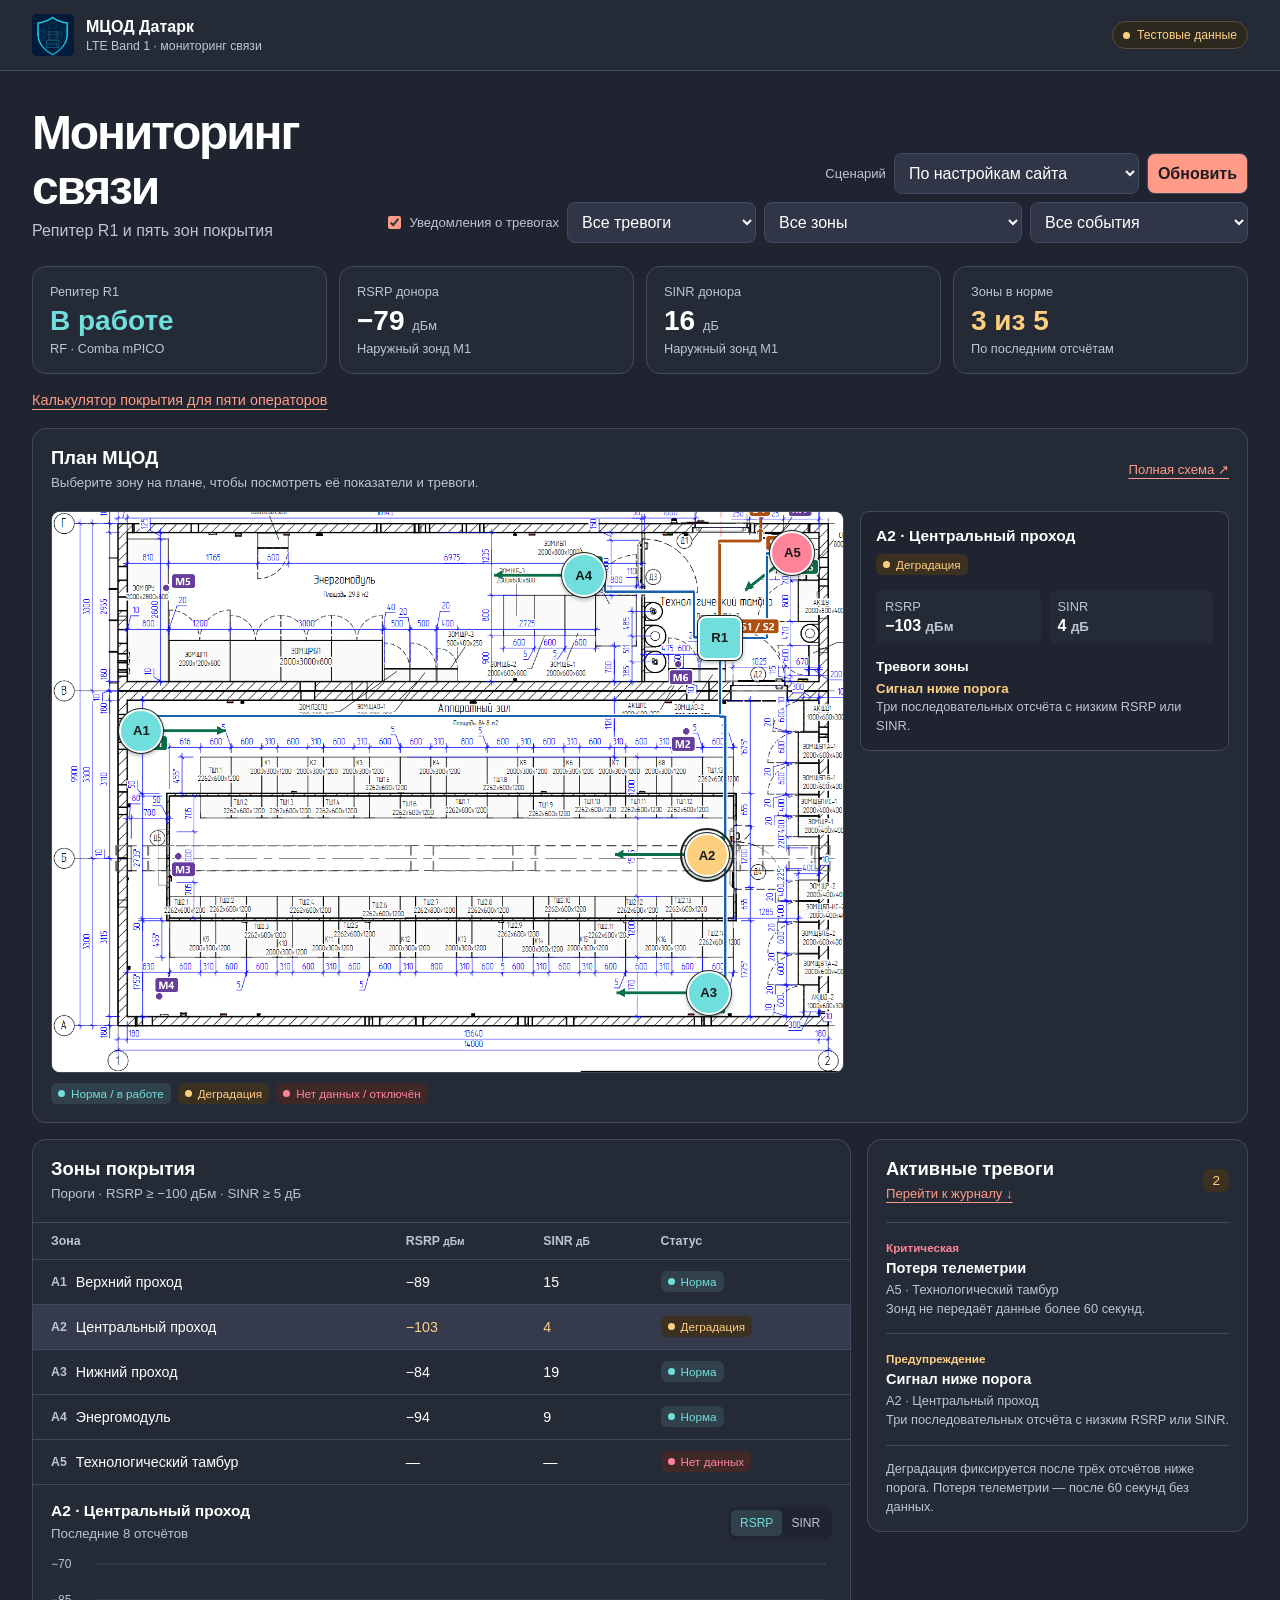
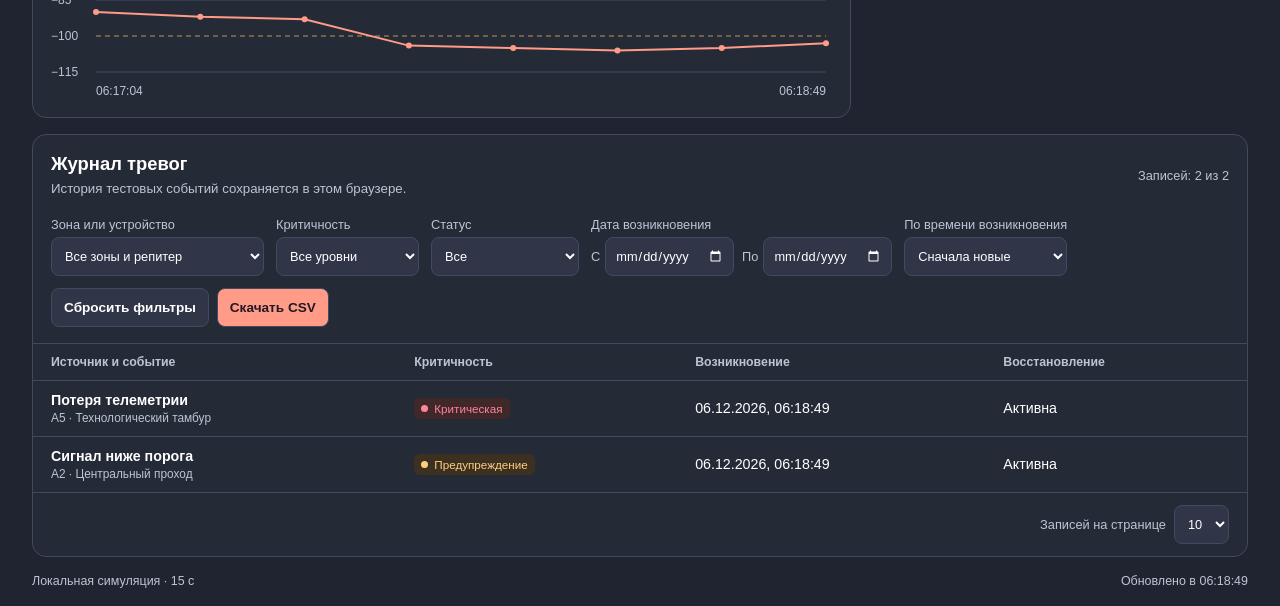
==== commit 328fd62b: "Sync open monitoring tabs after Swagger writes" ====
--- a/monitor/index.html
+++ b/monitor/index.html
@@ -10,8 +10,8 @@
   <script src="../assets/toasts.js?v=3" defer></script>
   <script src="../assets/site-config.js?v=2" defer></script>
   <!-- SERVER_TELEMETRY -->
-  <script src="telemetry.js?v=6" defer></script>
-  <script src="monitor.js?v=server-telemetry-2" defer></script>
+  <script src="telemetry.js?v=7" defer></script>
+  <script src="monitor.js?v=server-telemetry-3" defer></script>
 </head>
 <body>
   <header class="topbar">
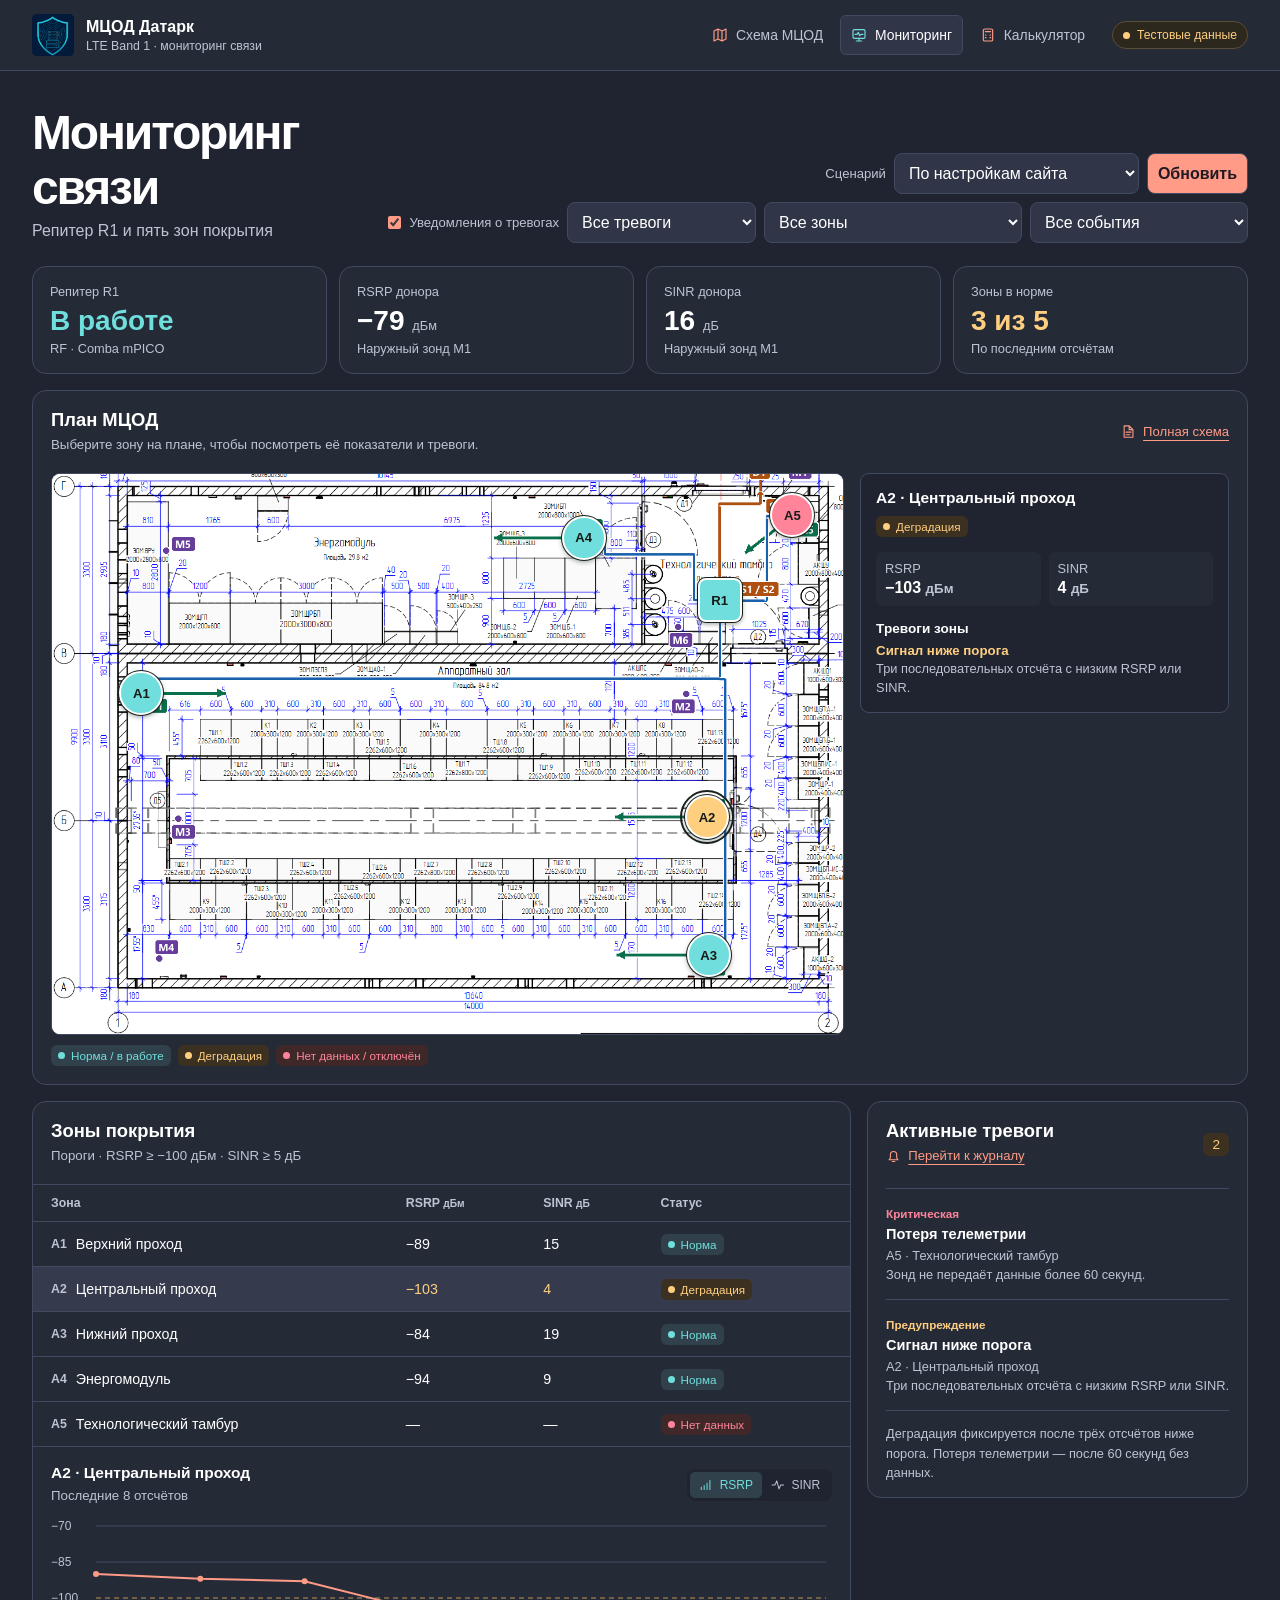
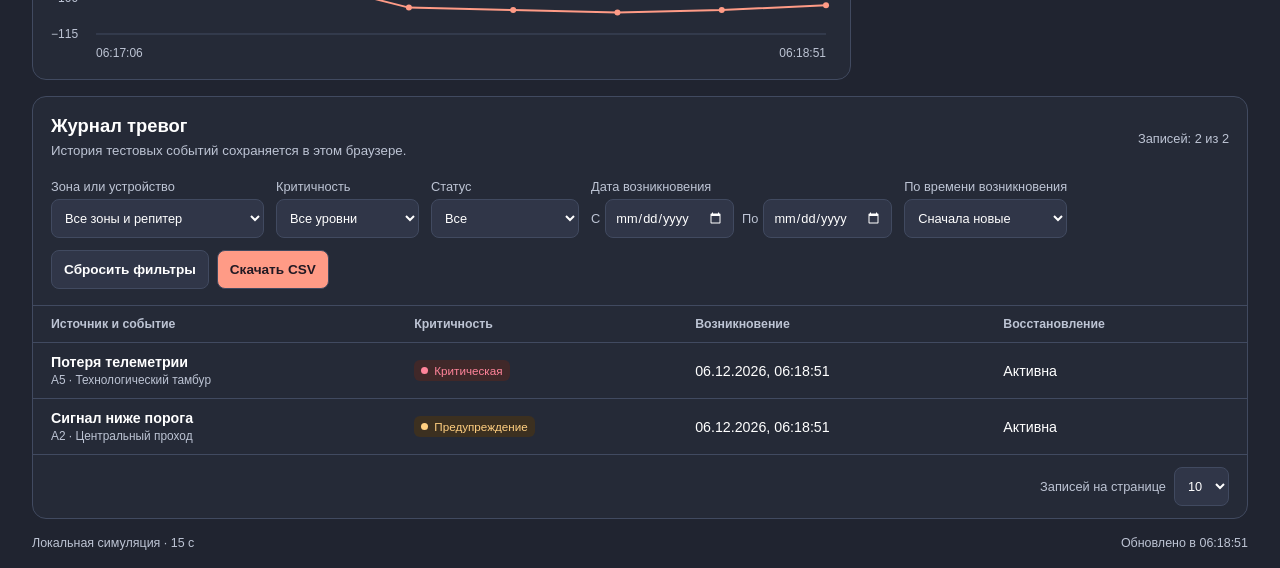
==== commit 9fcfbe4f: "Add Datark navigation icons and admin entry point" ====
--- a/monitor/index.html
+++ b/monitor/index.html
@@ -7,6 +7,8 @@
   <title>Мониторинг связи · МЦОД Датарк</title>
   <link rel="stylesheet" href="styles.css?v=alarm-severity-1">
   <link rel="stylesheet" href="../assets/toasts.css?v=2">
+  <link rel="icon" type="image/png" href="../assets/datark-logo.png">
+  <link rel="stylesheet" href="../assets/navigation.css?v=1">
   <script src="../assets/toasts.js?v=3" defer></script>
   <script src="../assets/site-config.js?v=2" defer></script>
   <!-- SERVER_TELEMETRY -->
@@ -17,6 +19,11 @@
   <header class="topbar">
     <div class="shell topbar-inner">
       <a class="brand" href="../"><span class="brand-icon"><img src="../assets/datark-logo.png" alt=""></span><div><strong>МЦОД Датарк</strong><span>LTE Band 1 · мониторинг связи</span></div></a>
+      <nav class="nav-tabs" aria-label="Основная навигация">
+        <a href="../#layout"><svg class="nav-icon" aria-hidden="true" focusable="false"><use href="../assets/navigation-icons.svg#map"></use></svg>Схема МЦОД</a>
+        <a href="./" aria-current="page"><svg class="nav-icon" aria-hidden="true" focusable="false"><use href="../assets/navigation-icons.svg#monitor"></use></svg>Мониторинг</a>
+        <a href="budget.html"><svg class="nav-icon" aria-hidden="true" focusable="false"><use href="../assets/navigation-icons.svg#calculator"></use></svg>Калькулятор</a>
+      </nav>
       <span class="demo"><i></i> Тестовые данные</span>
     </div>
   </header>
@@ -53,11 +60,10 @@
       </div>
     </div>
     <div class="summary" id="summary" aria-label="Состояние системы"></div>
-    <p class="budget-link"><a href="budget.html">Калькулятор покрытия для пяти операторов</a></p>
     <section class="panel floor-panel" aria-labelledby="floor-title">
       <header class="panel-heading">
         <div><h2 id="floor-title">План МЦОД</h2><p>Выберите зону на плане, чтобы посмотреть её показатели и тревоги.</p></div>
-        <a href="../docs/mdpc-radio-layout.png" target="_blank" rel="noopener">Полная схема ↗</a>
+        <a href="../docs/mdpc-radio-layout.png" target="_blank" rel="noopener" class="icon-label"><svg class="nav-icon" aria-hidden="true" focusable="false"><use href="../assets/navigation-icons.svg#doc"></use></svg>Полная схема</a>
       </header>
       <div class="floor-grid">
         <div>
@@ -96,15 +102,15 @@
           <div class="trend-heading">
             <div><h3 id="trend-title"></h3><p>Последние 8 отсчётов</p></div>
             <div class="toggle" role="group" aria-label="Метрика графика">
-              <button type="button" data-metric="rsrp" aria-pressed="true">RSRP</button>
-              <button type="button" data-metric="sinr" aria-pressed="false">SINR</button>
+              <button class="icon-label" type="button" data-metric="rsrp" aria-pressed="true"><svg class="nav-icon" aria-hidden="true" focusable="false"><use href="../assets/navigation-icons.svg#signal"></use></svg>RSRP</button>
+              <button class="icon-label" type="button" data-metric="sinr" aria-pressed="false"><svg class="nav-icon" aria-hidden="true" focusable="false"><use href="../assets/navigation-icons.svg#wave"></use></svg>SINR</button>
             </div>
           </div>
           <div class="chart" id="chart"></div>
         </section>
       </section>
       <section class="panel alarms" aria-labelledby="alarms-title">
-        <header class="panel-heading"><div><h2 id="alarms-title">Активные тревоги</h2><p><a href="#alarm-history">Перейти к журналу ↓</a></p></div><span class="alarm-count" id="alarm-count"></span></header>
+        <header class="panel-heading"><div><h2 id="alarms-title">Активные тревоги</h2><p><a class="icon-label" href="#alarm-history"><svg class="nav-icon" aria-hidden="true" focusable="false"><use href="../assets/navigation-icons.svg#bell"></use></svg>Перейти к журналу</a></p></div><span class="alarm-count" id="alarm-count"></span></header>
         <ul id="alarms"></ul>
         <p class="alarm-rule">Деградация фиксируется после трёх отсчётов ниже порога. Потеря телеметрии — после 60 секунд без данных.</p>
       </section>
--- a/monitor/styles.css
+++ b/monitor/styles.css
@@ -70,7 +70,6 @@
 .refresh { color: #211923; background: var(--accent); font-weight: 700; }
 .refresh:hover { background: #ffc1af; }
 .summary { display: grid; grid-template-columns: repeat(4, minmax(0, 1fr)); gap: 12px; margin-bottom: 16px; }
-.budget-link { margin-bottom: 16px; font-size: .9rem; }
 .tile, .panel { border: 1px solid var(--line); background: var(--panel); border-radius: 14px; }
 .tile { min-width: 0; padding: 17px; }
 .tile > span, .tile > small { display: block; font-size: .8rem; color: var(--muted); }
--- a/assets/navigation.css
+++ b/assets/navigation.css
@@ -0,0 +1,67 @@
+.nav-icon {
+  display: inline-block;
+  width: 1.15em;
+  height: 1.15em;
+  flex: none;
+  vertical-align: -.2em;
+}
+
+.nav-tabs {
+  display: flex;
+  align-items: center;
+  flex-wrap: wrap;
+  gap: 6px;
+}
+.nav-tabs :is(a, button), .icon-label {
+  display: inline-flex;
+  align-items: center;
+  gap: .55em;
+}
+.nav-tabs :is(a, button) {
+  min-height: 40px;
+  padding: 6px 10px;
+  border: 1px solid transparent;
+  border-radius: 6px;
+  background: transparent;
+  color: #bdc4d4;
+  font: inherit;
+  font-size: .87rem;
+  text-decoration: none;
+}
+.nav-tabs :is(a, button):hover,
+.nav-tabs a[aria-current="page"] {
+  color: #fff;
+  background: #303648;
+  border-color: #414a60;
+}
+.nav-tabs a.nav-admin {
+  color: #ffd3c8;
+  border-color: #77514f;
+  background: #382d37;
+}
+.nav-tabs a.nav-admin:hover {
+  color: #fff;
+  border-color: #ff9b86;
+}
+.nav-tabs .nav-icon { color: #ff9b86; }
+.nav-tabs [aria-current="page"] .nav-icon { color: #70dedc; }
+.topbar-inner:has(.nav-tabs) { flex-wrap: wrap; padding-block: 8px; }
+.topbar-inner .nav-tabs { margin-inline-start: auto; }
+.resource-list a strong { display: flex; align-items: center; gap: .5em; }
+.resource-list .nav-icon { color: #ff9b86; }
+
+@media (max-width: 600px) {
+  .topbar-inner .nav-tabs { order: 1; width: 100%; margin-inline-start: 0; }
+}
+
+@media (prefers-reduced-motion: no-preference) {
+  .nav-tabs :is(a, button), .landing-button, .resource-list a, .resource-list a strong, .map-marker {
+    transition: background-color 160ms ease, border-color 160ms ease, color 160ms ease, box-shadow 160ms ease;
+  }
+  .landing .hero-copy { animation: datark-enter 300ms ease-out; }
+  html:has(.landing) { scroll-behavior: smooth; }
+  @keyframes datark-enter {
+    from { opacity: .7; transform: translateY(6px); }
+    to { opacity: 1; transform: translateY(0); }
+  }
+}
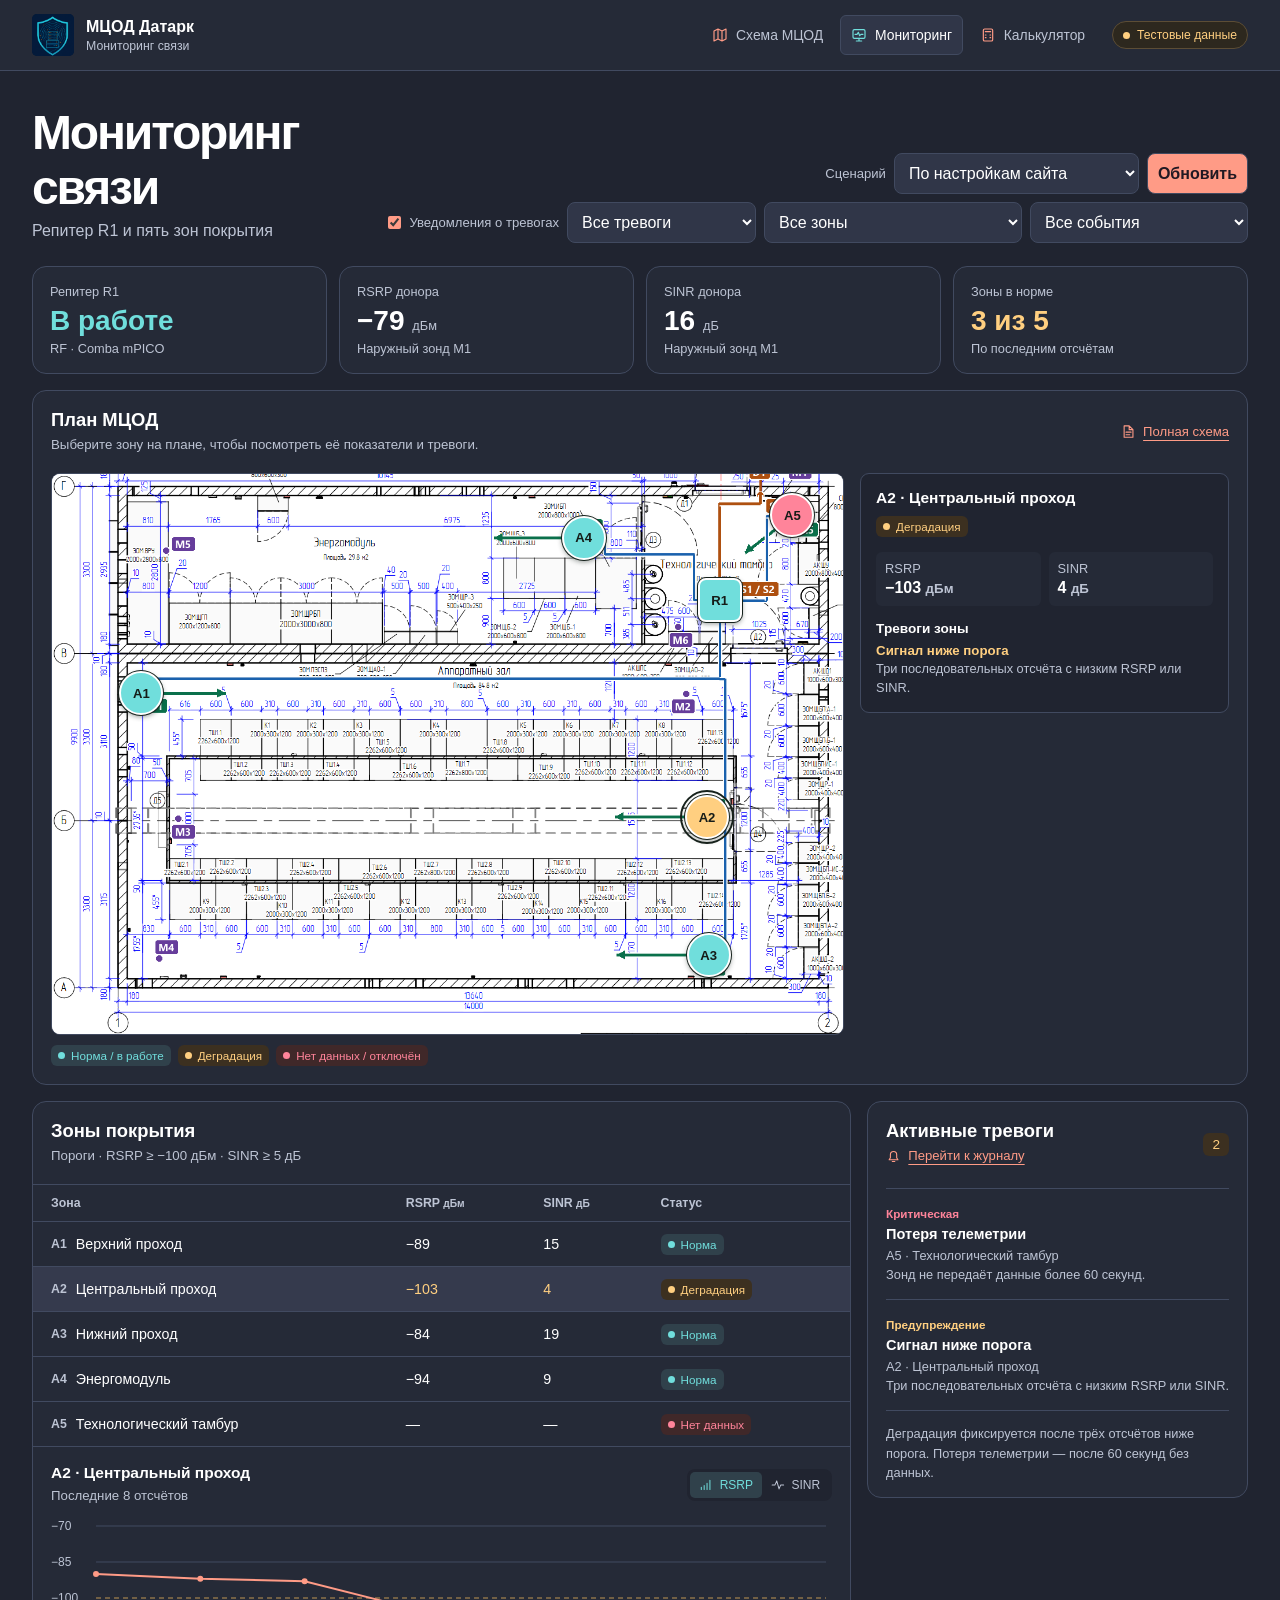
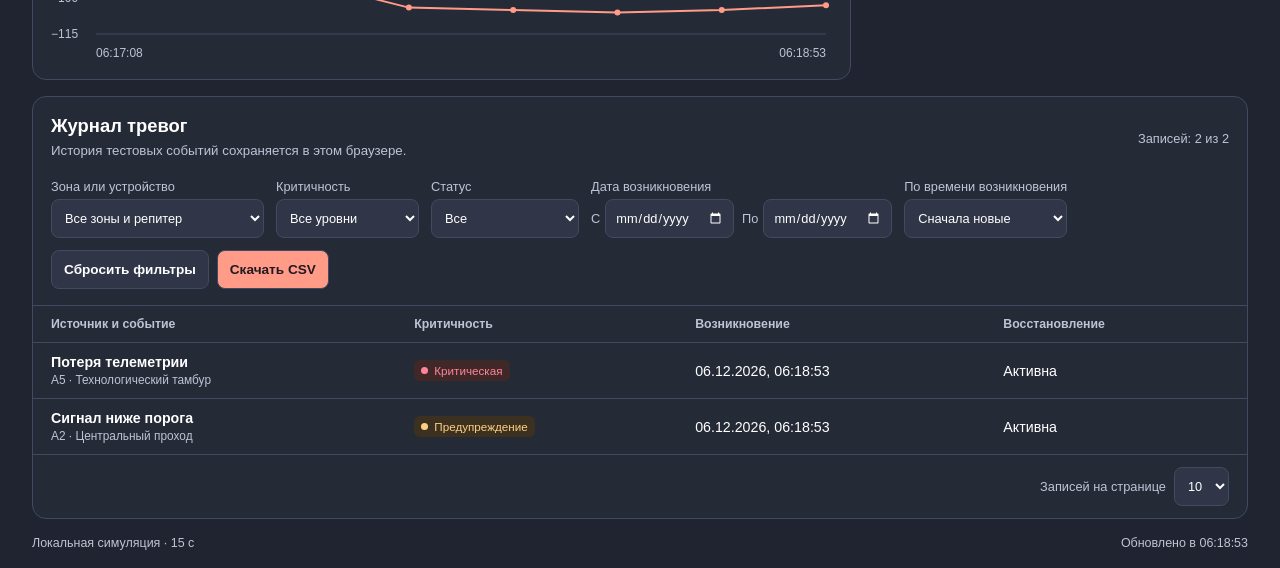
==== commit e2a8c9d9: "Prepare Datark documentation and site for submission" ====
--- a/monitor/index.html
+++ b/monitor/index.html
@@ -18,7 +18,7 @@
 <body>
   <header class="topbar">
     <div class="shell topbar-inner">
-      <a class="brand" href="../"><span class="brand-icon"><img src="../assets/datark-logo.png" alt=""></span><div><strong>МЦОД Датарк</strong><span>LTE Band 1 · мониторинг связи</span></div></a>
+      <a class="brand" href="../"><span class="brand-icon"><img src="../assets/datark-logo.png" alt=""></span><div><strong>МЦОД Датарк</strong><span>Мониторинг связи</span></div></a>
       <nav class="nav-tabs" aria-label="Основная навигация">
         <a href="../#layout"><svg class="nav-icon" aria-hidden="true" focusable="false"><use href="../assets/navigation-icons.svg#map"></use></svg>Схема МЦОД</a>
         <a href="./" aria-current="page"><svg class="nav-icon" aria-hidden="true" focusable="false"><use href="../assets/navigation-icons.svg#monitor"></use></svg>Мониторинг</a>
